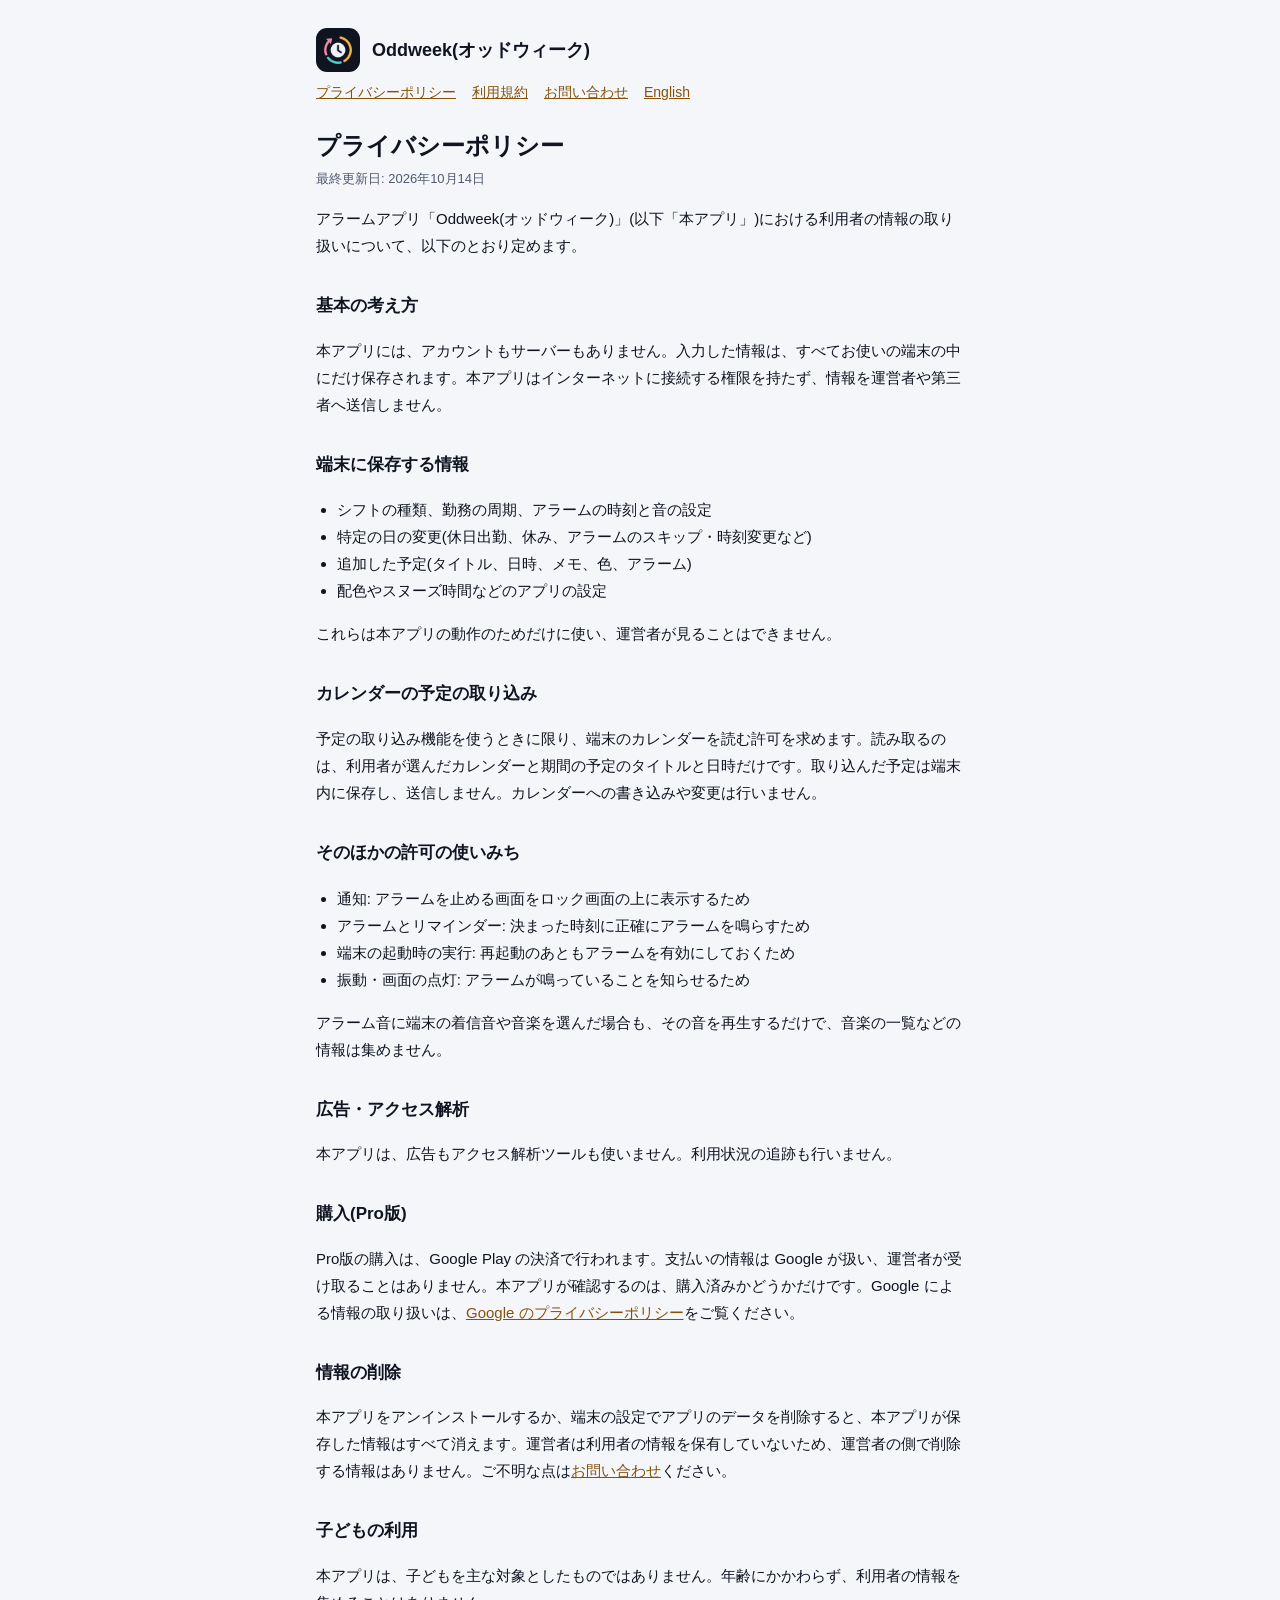
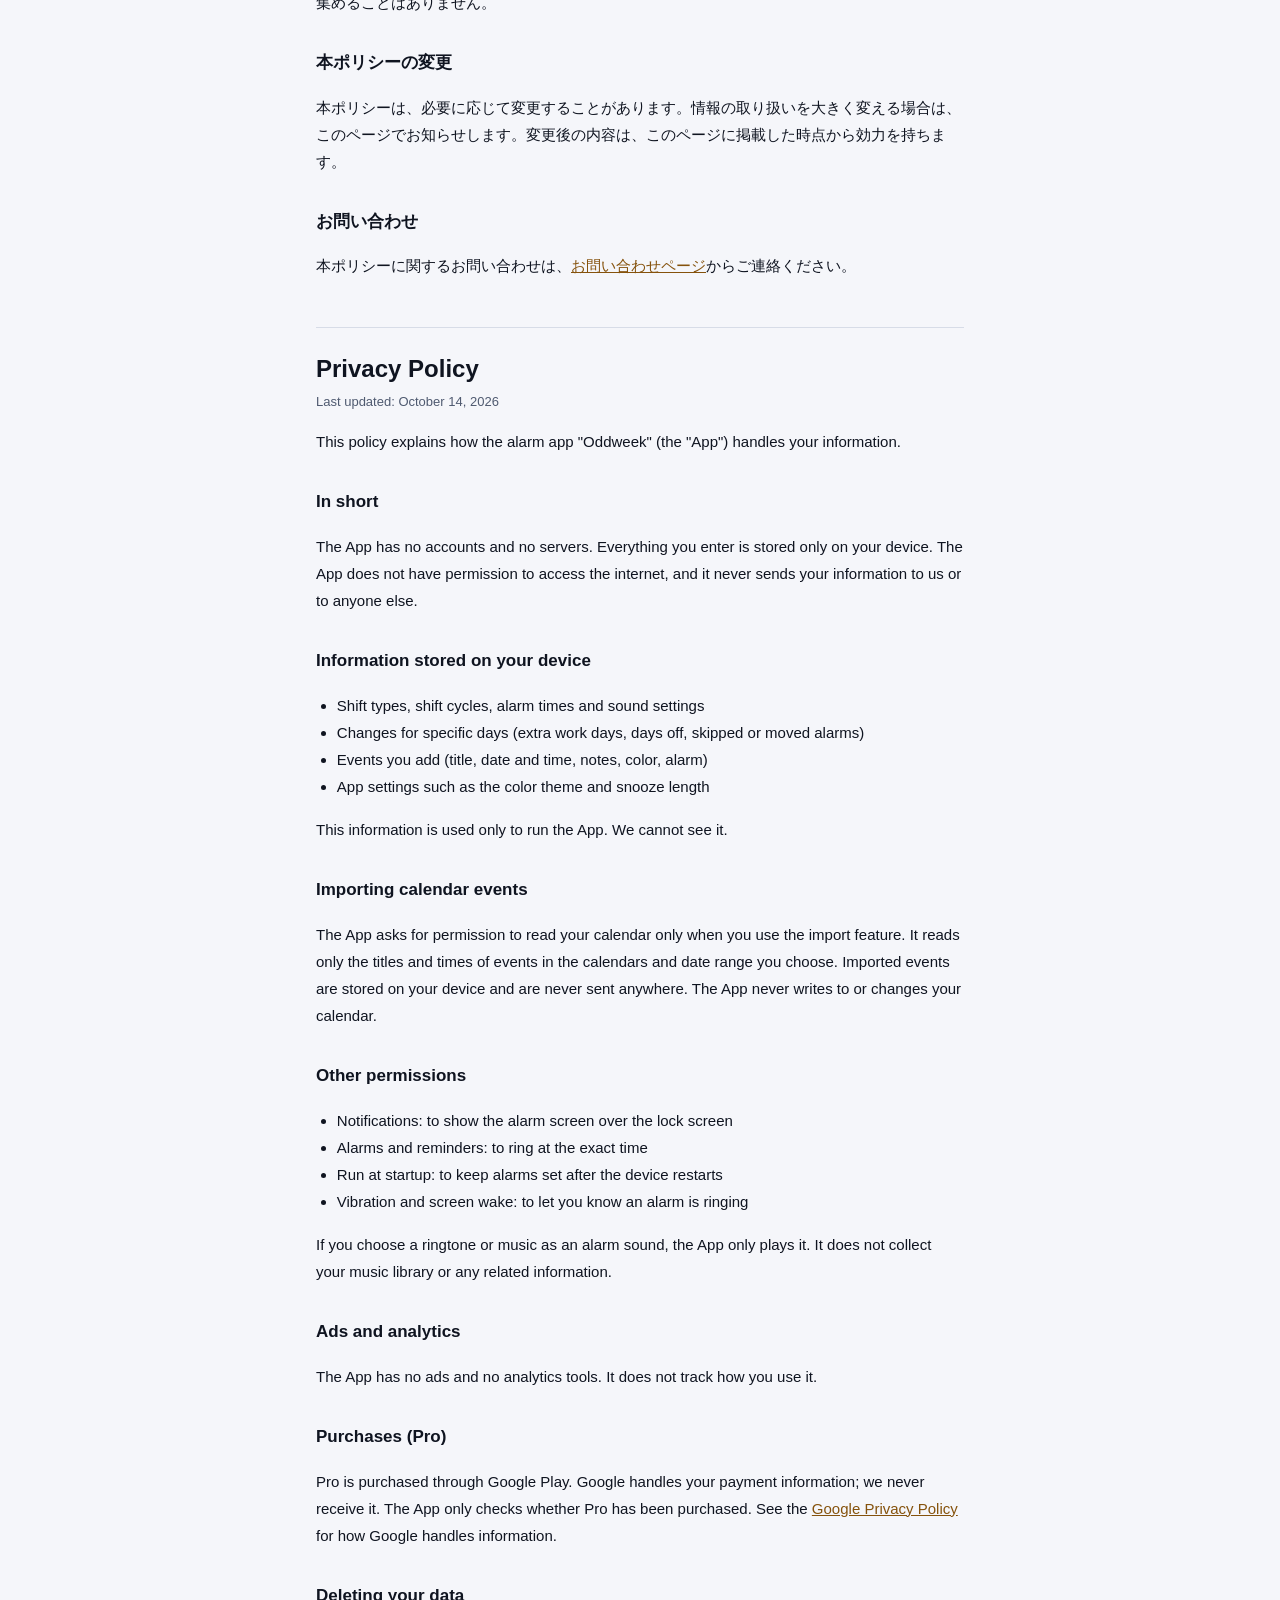
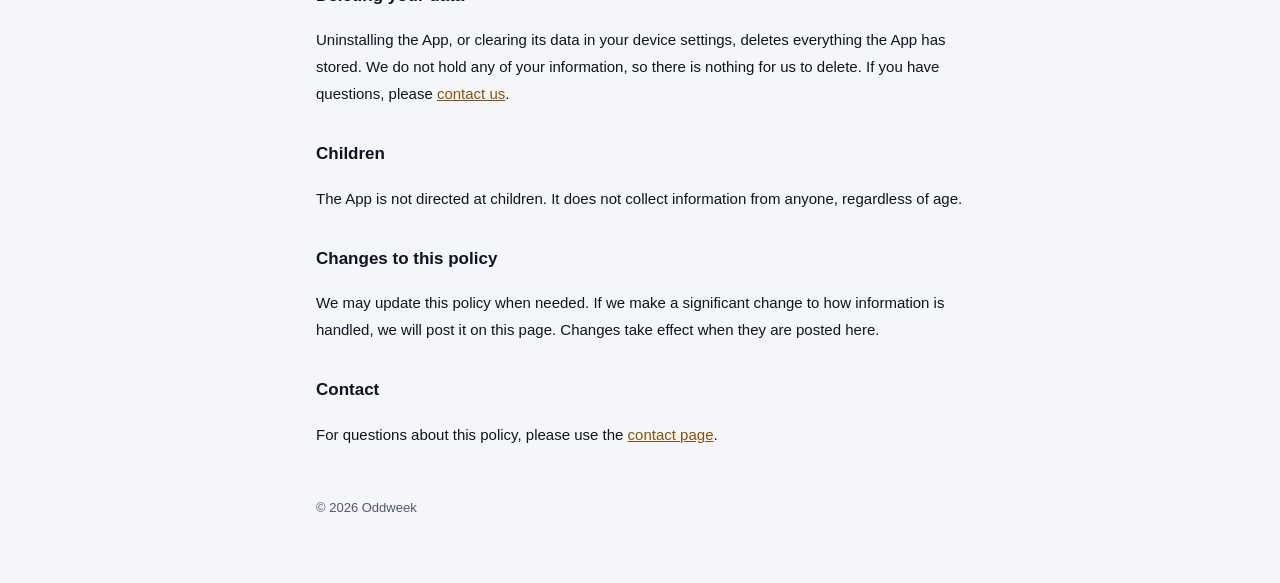
==== privacy.html @ e4ad72f2 "Add privacy policy, terms, and contact pages Co-Authored-By: Claude Opus 5.5 <noreply@anthropic.com>" ====
<!doctype html>
<html lang="ja">
<head>
<meta charset="utf-8">
<meta name="viewport" content="width=device-width, initial-scale=1">
<title>プライバシーポリシー - Oddweek</title>
<link rel="icon" href="icon.png">
<link rel="stylesheet" href="style.css">
</head>
<body>
<main>
<header><img src="icon.png" alt=""><a href="./">Oddweek(オッドウィーク)</a></header>
<nav><a href="privacy.html">プライバシーポリシー</a><a href="terms.html">利用規約</a><a href="contact.html">お問い合わせ</a><a href="#en">English</a></nav>

<h1>プライバシーポリシー</h1>
<p class="updated">最終更新日: 2026年10月14日</p>
<p>アラームアプリ「Oddweek(オッドウィーク)」(以下「本アプリ」)における利用者の情報の取り扱いについて、以下のとおり定めます。</p>

<h2>基本の考え方</h2>
<p>本アプリには、アカウントもサーバーもありません。入力した情報は、すべてお使いの端末の中にだけ保存されます。本アプリはインターネットに接続する権限を持たず、情報を運営者や第三者へ送信しません。</p>

<h2>端末に保存する情報</h2>
<ul>
<li>シフトの種類、勤務の周期、アラームの時刻と音の設定</li>
<li>特定の日の変更(休日出勤、休み、アラームのスキップ・時刻変更など)</li>
<li>追加した予定(タイトル、日時、メモ、色、アラーム)</li>
<li>配色やスヌーズ時間などのアプリの設定</li>
</ul>
<p>これらは本アプリの動作のためだけに使い、運営者が見ることはできません。</p>

<h2>カレンダーの予定の取り込み</h2>
<p>予定の取り込み機能を使うときに限り、端末のカレンダーを読む許可を求めます。読み取るのは、利用者が選んだカレンダーと期間の予定のタイトルと日時だけです。取り込んだ予定は端末内に保存し、送信しません。カレンダーへの書き込みや変更は行いません。</p>

<h2>そのほかの許可の使いみち</h2>
<ul>
<li>通知: アラームを止める画面をロック画面の上に表示するため</li>
<li>アラームとリマインダー: 決まった時刻に正確にアラームを鳴らすため</li>
<li>端末の起動時の実行: 再起動のあともアラームを有効にしておくため</li>
<li>振動・画面の点灯: アラームが鳴っていることを知らせるため</li>
</ul>
<p>アラーム音に端末の着信音や音楽を選んだ場合も、その音を再生するだけで、音楽の一覧などの情報は集めません。</p>

<h2>広告・アクセス解析</h2>
<p>本アプリは、広告もアクセス解析ツールも使いません。利用状況の追跡も行いません。</p>

<h2>購入(Pro版)</h2>
<p>Pro版の購入は、Google Play の決済で行われます。支払いの情報は Google が扱い、運営者が受け取ることはありません。本アプリが確認するのは、購入済みかどうかだけです。Google による情報の取り扱いは、<a href="https://policies.google.com/privacy">Google のプライバシーポリシー</a>をご覧ください。</p>

<h2>情報の削除</h2>
<p>本アプリをアンインストールするか、端末の設定でアプリのデータを削除すると、本アプリが保存した情報はすべて消えます。運営者は利用者の情報を保有していないため、運営者の側で削除する情報はありません。ご不明な点は<a href="contact.html#delete">お問い合わせ</a>ください。</p>

<h2>子どもの利用</h2>
<p>本アプリは、子どもを主な対象としたものではありません。年齢にかかわらず、利用者の情報を集めることはありません。</p>

<h2>本ポリシーの変更</h2>
<p>本ポリシーは、必要に応じて変更することがあります。情報の取り扱いを大きく変える場合は、このページでお知らせします。変更後の内容は、このページに掲載した時点から効力を持ちます。</p>

<h2>お問い合わせ</h2>
<p>本ポリシーに関するお問い合わせは、<a href="contact.html">お問い合わせページ</a>からご連絡ください。</p>

<section class="lang" id="en" lang="en">
<h1>Privacy Policy</h1>
<p class="updated">Last updated: October 14, 2026</p>
<p>This policy explains how the alarm app "Oddweek" (the "App") handles your information.</p>

<h2>In short</h2>
<p>The App has no accounts and no servers. Everything you enter is stored only on your device. The App does not have permission to access the internet, and it never sends your information to us or to anyone else.</p>

<h2>Information stored on your device</h2>
<ul>
<li>Shift types, shift cycles, alarm times and sound settings</li>
<li>Changes for specific days (extra work days, days off, skipped or moved alarms)</li>
<li>Events you add (title, date and time, notes, color, alarm)</li>
<li>App settings such as the color theme and snooze length</li>
</ul>
<p>This information is used only to run the App. We cannot see it.</p>

<h2>Importing calendar events</h2>
<p>The App asks for permission to read your calendar only when you use the import feature. It reads only the titles and times of events in the calendars and date range you choose. Imported events are stored on your device and are never sent anywhere. The App never writes to or changes your calendar.</p>

<h2>Other permissions</h2>
<ul>
<li>Notifications: to show the alarm screen over the lock screen</li>
<li>Alarms and reminders: to ring at the exact time</li>
<li>Run at startup: to keep alarms set after the device restarts</li>
<li>Vibration and screen wake: to let you know an alarm is ringing</li>
</ul>
<p>If you choose a ringtone or music as an alarm sound, the App only plays it. It does not collect your music library or any related information.</p>

<h2>Ads and analytics</h2>
<p>The App has no ads and no analytics tools. It does not track how you use it.</p>

<h2>Purchases (Pro)</h2>
<p>Pro is purchased through Google Play. Google handles your payment information; we never receive it. The App only checks whether Pro has been purchased. See the <a href="https://policies.google.com/privacy">Google Privacy Policy</a> for how Google handles information.</p>

<h2>Deleting your data</h2>
<p>Uninstalling the App, or clearing its data in your device settings, deletes everything the App has stored. We do not hold any of your information, so there is nothing for us to delete. If you have questions, please <a href="contact.html#delete">contact us</a>.</p>

<h2>Children</h2>
<p>The App is not directed at children. It does not collect information from anyone, regardless of age.</p>

<h2>Changes to this policy</h2>
<p>We may update this policy when needed. If we make a significant change to how information is handled, we will post it on this page. Changes take effect when they are posted here.</p>

<h2>Contact</h2>
<p>For questions about this policy, please use the <a href="contact.html">contact page</a>.</p>
</section>

<footer>© 2026 Oddweek</footer>
</main>
</body>
</html>
---- style.css ----
:root{--bg:#F5F6FA;--surface:#FFFFFF;--text:#0F1420;--muted:#4F5A70;--border:#D7DCE7;--accent:#85520C;color-scheme:light dark}
@media (prefers-color-scheme:dark){:root{--bg:#0F1420;--surface:#1A2131;--text:#EEF1F7;--muted:#9AA4B8;--border:#2A3348;--accent:#F5B342}}
*{box-sizing:border-box}
body{margin:0;background:var(--bg);color:var(--text);font-family:-apple-system,BlinkMacSystemFont,"Hiragino Sans","Yu Gothic UI","Segoe UI",sans-serif;line-height:1.8}
main{max-width:680px;margin:0 auto;padding:28px 16px 64px}
header{display:flex;align-items:center;gap:12px;margin-bottom:8px}
header img{width:44px;height:44px;border-radius:11px}
header a{color:var(--text);text-decoration:none;font-weight:700;font-size:18px}
nav{display:flex;flex-wrap:wrap;gap:6px 16px;font-size:14px;margin:4px 0 24px}
h1{font-size:24px;margin:16px 0 4px;line-height:1.4}
h2{font-size:17px;margin:32px 0 6px}
p,li{font-size:15px}
ul{padding-left:1.3em}
a{color:var(--accent)}
.updated{color:var(--muted);font-size:13px;margin:0}
.lang{border-top:1px solid var(--border);margin-top:48px;padding-top:8px}
.card{background:var(--surface);border:1px solid var(--border);border-radius:12px;padding:12px 16px;margin:12px 0}
.mail{font-size:17px;font-weight:700;word-break:break-all}
footer{color:var(--muted);font-size:13px;margin-top:48px}
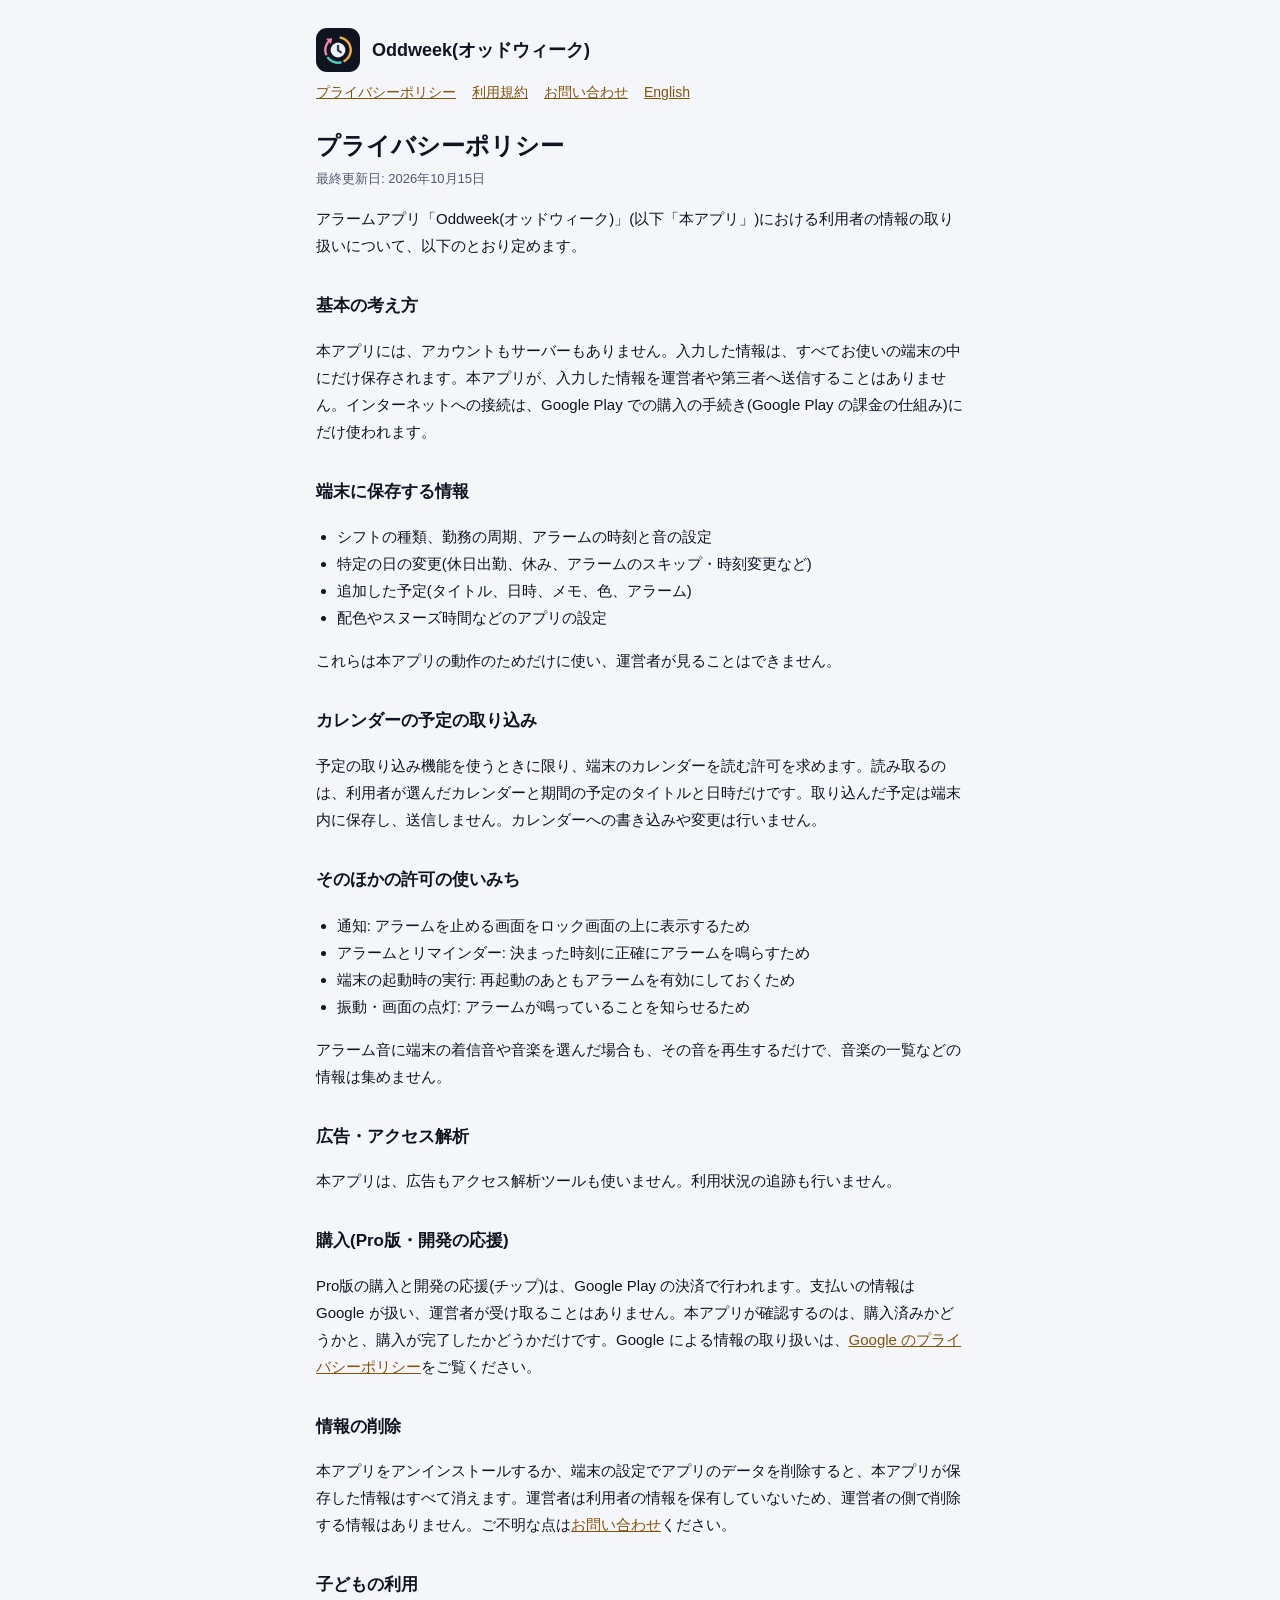
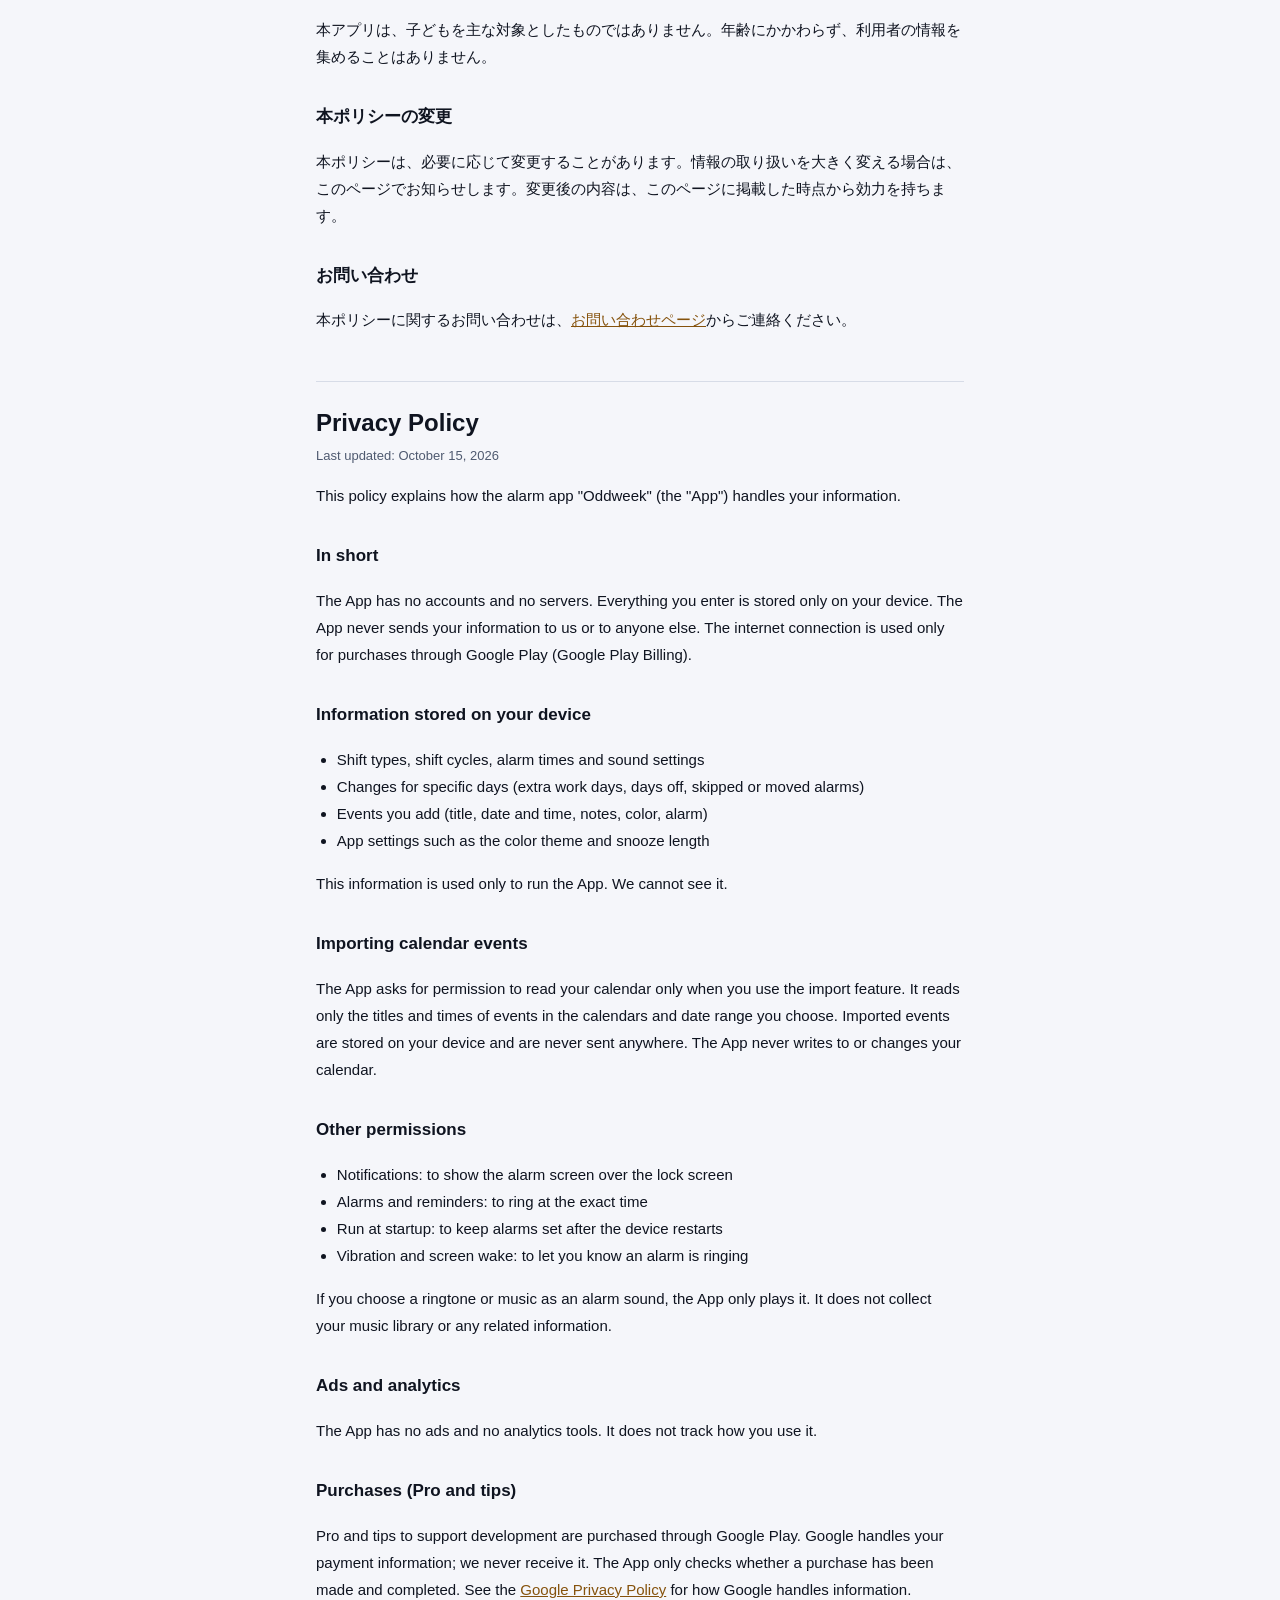
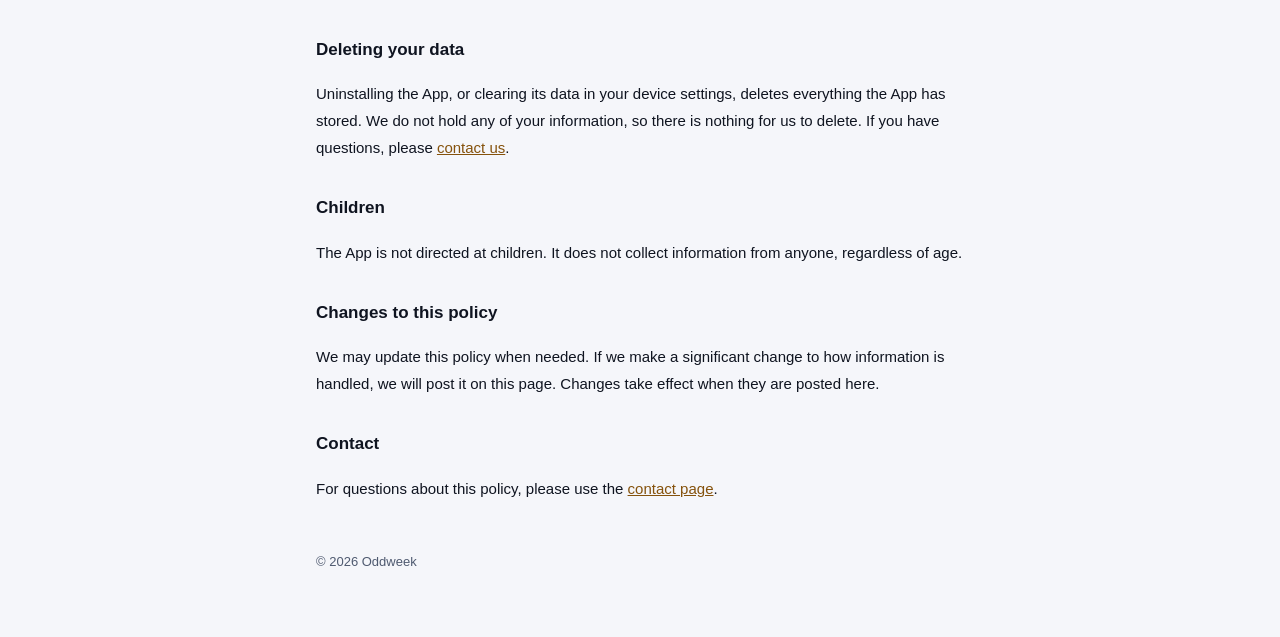
==== commit 84114bfc: "Update privacy policy and terms for Google Play purchases and tips Co-Authored-By: Claude Opus 5.5 <" ====
--- a/privacy.html
+++ b/privacy.html
@@ -13,11 +13,11 @@
 <nav><a href="privacy.html">プライバシーポリシー</a><a href="terms.html">利用規約</a><a href="contact.html">お問い合わせ</a><a href="#en">English</a></nav>
 
 <h1>プライバシーポリシー</h1>
-<p class="updated">最終更新日: 2026年10月14日</p>
+<p class="updated">最終更新日: 2026年10月15日</p>
 <p>アラームアプリ「Oddweek(オッドウィーク)」(以下「本アプリ」)における利用者の情報の取り扱いについて、以下のとおり定めます。</p>
 
 <h2>基本の考え方</h2>
-<p>本アプリには、アカウントもサーバーもありません。入力した情報は、すべてお使いの端末の中にだけ保存されます。本アプリはインターネットに接続する権限を持たず、情報を運営者や第三者へ送信しません。</p>
+<p>本アプリには、アカウントもサーバーもありません。入力した情報は、すべてお使いの端末の中にだけ保存されます。本アプリが、入力した情報を運営者や第三者へ送信することはありません。インターネットへの接続は、Google Play での購入の手続き(Google Play の課金の仕組み)にだけ使われます。</p>
 
 <h2>端末に保存する情報</h2>
 <ul>
@@ -43,8 +43,8 @@
 <h2>広告・アクセス解析</h2>
 <p>本アプリは、広告もアクセス解析ツールも使いません。利用状況の追跡も行いません。</p>
 
-<h2>購入(Pro版)</h2>
-<p>Pro版の購入は、Google Play の決済で行われます。支払いの情報は Google が扱い、運営者が受け取ることはありません。本アプリが確認するのは、購入済みかどうかだけです。Google による情報の取り扱いは、<a href="https://policies.google.com/privacy">Google のプライバシーポリシー</a>をご覧ください。</p>
+<h2>購入(Pro版・開発の応援)</h2>
+<p>Pro版の購入と開発の応援(チップ)は、Google Play の決済で行われます。支払いの情報は Google が扱い、運営者が受け取ることはありません。本アプリが確認するのは、購入済みかどうかと、購入が完了したかどうかだけです。Google による情報の取り扱いは、<a href="https://policies.google.com/privacy">Google のプライバシーポリシー</a>をご覧ください。</p>
 
 <h2>情報の削除</h2>
 <p>本アプリをアンインストールするか、端末の設定でアプリのデータを削除すると、本アプリが保存した情報はすべて消えます。運営者は利用者の情報を保有していないため、運営者の側で削除する情報はありません。ご不明な点は<a href="contact.html#delete">お問い合わせ</a>ください。</p>
@@ -60,11 +60,11 @@
 
 <section class="lang" id="en" lang="en">
 <h1>Privacy Policy</h1>
-<p class="updated">Last updated: October 14, 2026</p>
+<p class="updated">Last updated: October 15, 2026</p>
 <p>This policy explains how the alarm app "Oddweek" (the "App") handles your information.</p>
 
 <h2>In short</h2>
-<p>The App has no accounts and no servers. Everything you enter is stored only on your device. The App does not have permission to access the internet, and it never sends your information to us or to anyone else.</p>
+<p>The App has no accounts and no servers. Everything you enter is stored only on your device. The App never sends your information to us or to anyone else. The internet connection is used only for purchases through Google Play (Google Play Billing).</p>
 
 <h2>Information stored on your device</h2>
 <ul>
@@ -90,8 +90,8 @@
 <h2>Ads and analytics</h2>
 <p>The App has no ads and no analytics tools. It does not track how you use it.</p>
 
-<h2>Purchases (Pro)</h2>
-<p>Pro is purchased through Google Play. Google handles your payment information; we never receive it. The App only checks whether Pro has been purchased. See the <a href="https://policies.google.com/privacy">Google Privacy Policy</a> for how Google handles information.</p>
+<h2>Purchases (Pro and tips)</h2>
+<p>Pro and tips to support development are purchased through Google Play. Google handles your payment information; we never receive it. The App only checks whether a purchase has been made and completed. See the <a href="https://policies.google.com/privacy">Google Privacy Policy</a> for how Google handles information.</p>
 
 <h2>Deleting your data</h2>
 <p>Uninstalling the App, or clearing its data in your device settings, deletes everything the App has stored. We do not hold any of your information, so there is nothing for us to delete. If you have questions, please <a href="contact.html#delete">contact us</a>.</p>
